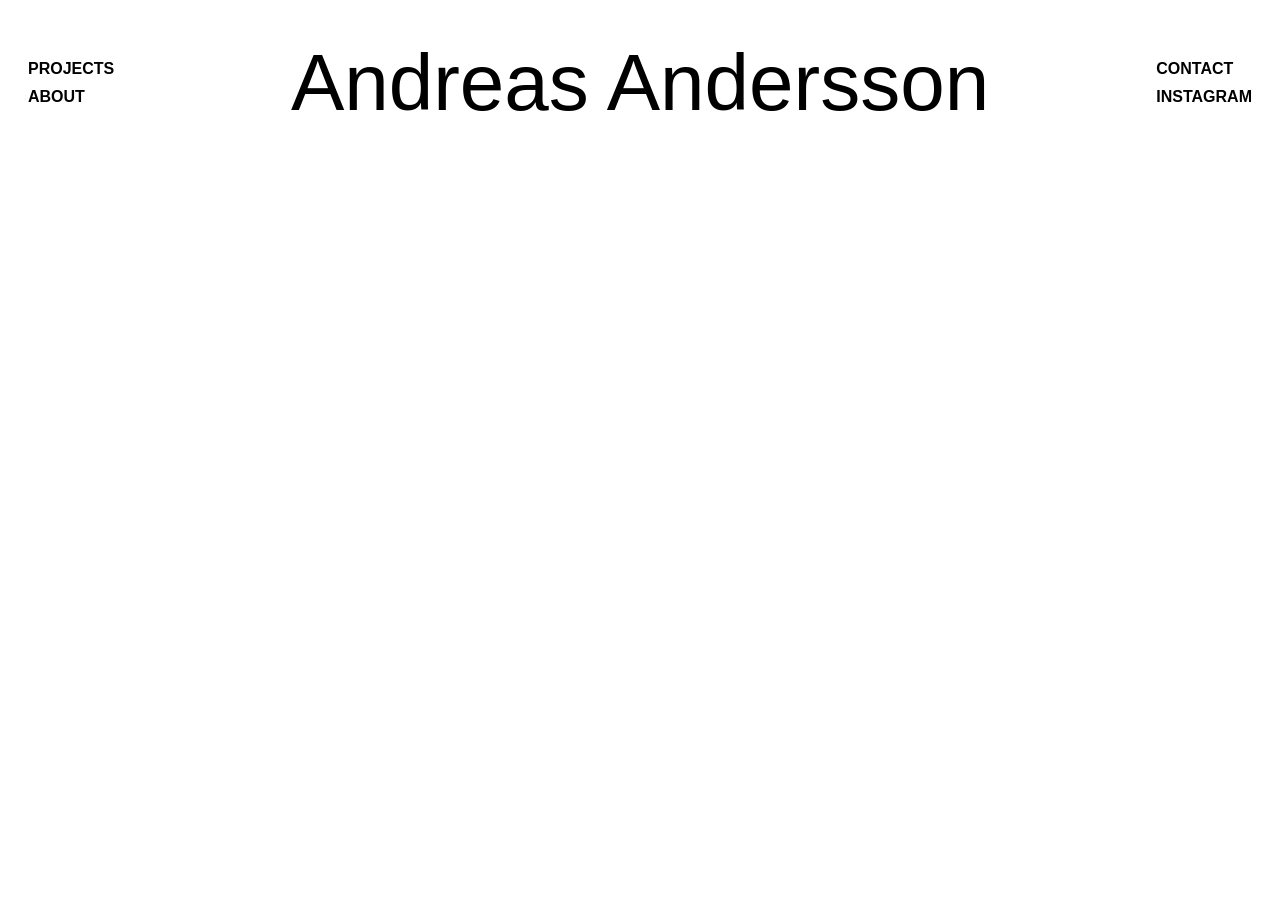
==== about.html @ 14c72590 "nav och header" ====
<!DOCTYPE html>
<html lang="sv">
<head>
    <meta charset="UTF-8">
    <title>About</title>
    <link rel="stylesheet" href="style.css">
</head>
<body>

<header>
    <div class="nav-left">
        <a href="projects.html">PROJECTS</a>
        <a href="about.html">ABOUT</a>
    </div>

    <h1 class="logo">
        <a href="index.html">Andreas Andersson</a>
    </h1>

    <div class="nav-right">
        <a href="contact.html">CONTACT</a>
        <a href="#">INSTAGRAM</a>
    </div>
</header>

<!-- Här lägger du dina cards -->
<section>
    <!-- dina card-rows här -->
</section>

</body>
</html>
---- style.css ----
/* --- HEADER --- */
header {
    position: relative;
    height: 150px;
    display: flex;
    justify-content: center;
    align-items: center;
    background-color: #ffffff;
    font-family: Arial, sans-serif;
}

header h1 {
    font-family: 'Roboto', sans-serif;
    margin: 0;
    font-size: 5rem;
    font-weight: 300;
    text-align: center;
    line-height: 1;
}

header h1 a {
    color: inherit;
    text-decoration: none;
    font: inherit;
}


/* Vänster-länkar */
.nav-left {
    position: absolute;
    left: 20px;
    top: 50%;
    transform: translateY(-50%);
    display: flex;
    flex-direction: column;
    gap: 10px;
}

/* Höger-länkar */
.nav-right {
    position: absolute;
    right: 20px;
    top: 50%;
    transform: translateY(-50%);
    display: flex;
    flex-direction: column;
    gap: 10px;
}

/* Stil på länkar */
.nav-left a,
.nav-right a {
    text-decoration: none;
    color: #000;
    font-weight: bold;
    transition: color 0.3s;
}

.nav-left a:hover,
.nav-right a:hover {
    color: #0077cc;
}

/* --- PROJECTS SECTION --- */
#projects {
    margin-top: 150px; /* avstånd från header */
}

/* Kort-rad */
.card-row {
    display: flex;
    gap: 10px;          /* mellanrum mellan korten */
    flex-wrap: wrap;
    justify-content: space-between;
    margin-bottom: 40px;   /* vi styr avstånd med storbild */
}

/* Kort: både bilder och video */
.card {
    flex: 1 1 calc(25% - 10px); /* 4 kort per rad */
    text-align: center;
    height: 500px;              /* samma höjd för alla kort */
    overflow: hidden;           /* klipper bort allt som sticker ut */
}

/* Kortets bild */
.card img {
    width: 100%;
    height: 100%;
    object-fit: cover;          /* fyller kortet utan att sträcka */
    display: block;
}

/* Kortets video */
.card video {
    width: 100%;
    height: 100%;
    object-fit: cover;          /* fyller kortet utan att sträcka */
    display: block;
}

/* --- STOR BILD --- */
.large-image {
    width: 100%;
    height: 650px;        /* ändra höjd här utan att påverka avståndet */
    overflow: hidden;
}

/* Bild i stor div */
.large-image img {
    width: 100%;
    height: 100%;
    object-fit: cover;
    display: block;
}

/* Konsekvent avstånd ovanför och under storbilden */
.card-row + .large-image {
    margin-top: 50px;     /* avstånd från första card-row */
}

.large-image + .card-row {
    margin-top: 50px;     /* avstånd från storbild till nästa card-row */
}

/* --- RESPONSIV LAYOUT --- */
@media (max-width: 900px) {
    .card {
        flex: 1 1 calc(50% - 10px); /* 2 kort per rad */
    }

    header h1 {
        font-size: 4rem;
    }
}

@media (max-width: 500px) {
    .card {
        flex: 1 1 100%; /* 1 kort per rad */
    }

    header h1 {
        font-size: 3rem;
    }

    .nav-left,
    .nav-right {
        gap: 5px;
    }
}

/* --- FOOTER --- */
footer {
    text-align: center;
    padding: 20px;
    background-color: #ffffff;
    font-family: Arial, sans-serif;
}
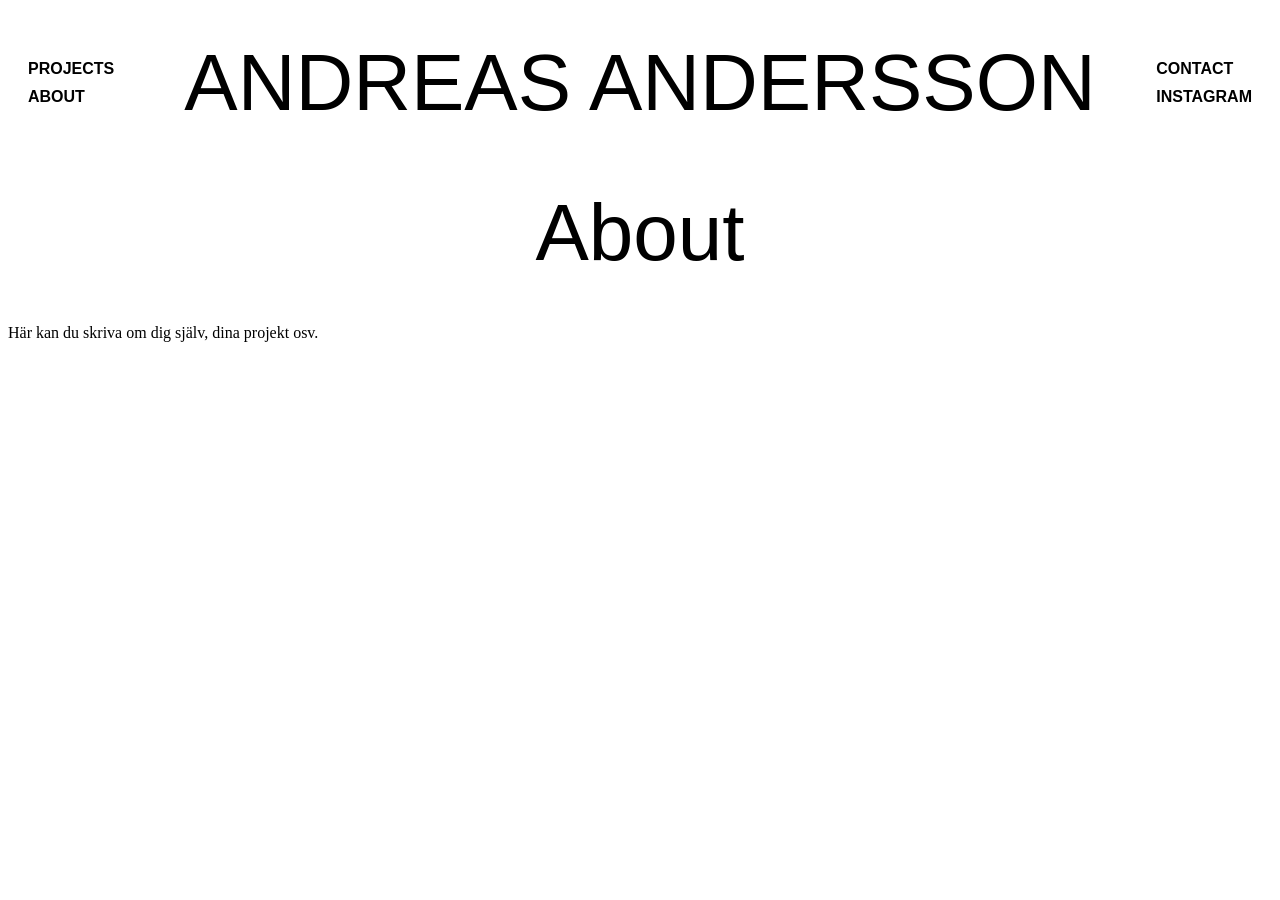
==== commit ca711473: "nav och header" ====
--- a/about.html
+++ b/about.html
@@ -14,7 +14,7 @@
     </div>
 
     <h1 class="logo">
-        <a href="index.html">Andreas Andersson</a>
+        <a href="index.html">ANDREAS ANDERSSON</a>
     </h1>
 
     <div class="nav-right">
@@ -23,6 +23,16 @@
     </div>
 </header>
 
+<body>
+
+<header>
+    <h1>About</h1>
+</header>
+
+<p>Här kan du skriva om dig själv, dina projekt osv.</p>
+
+</body>
+
 <!-- Här lägger du dina cards -->
 <section>
     <!-- dina card-rows här -->
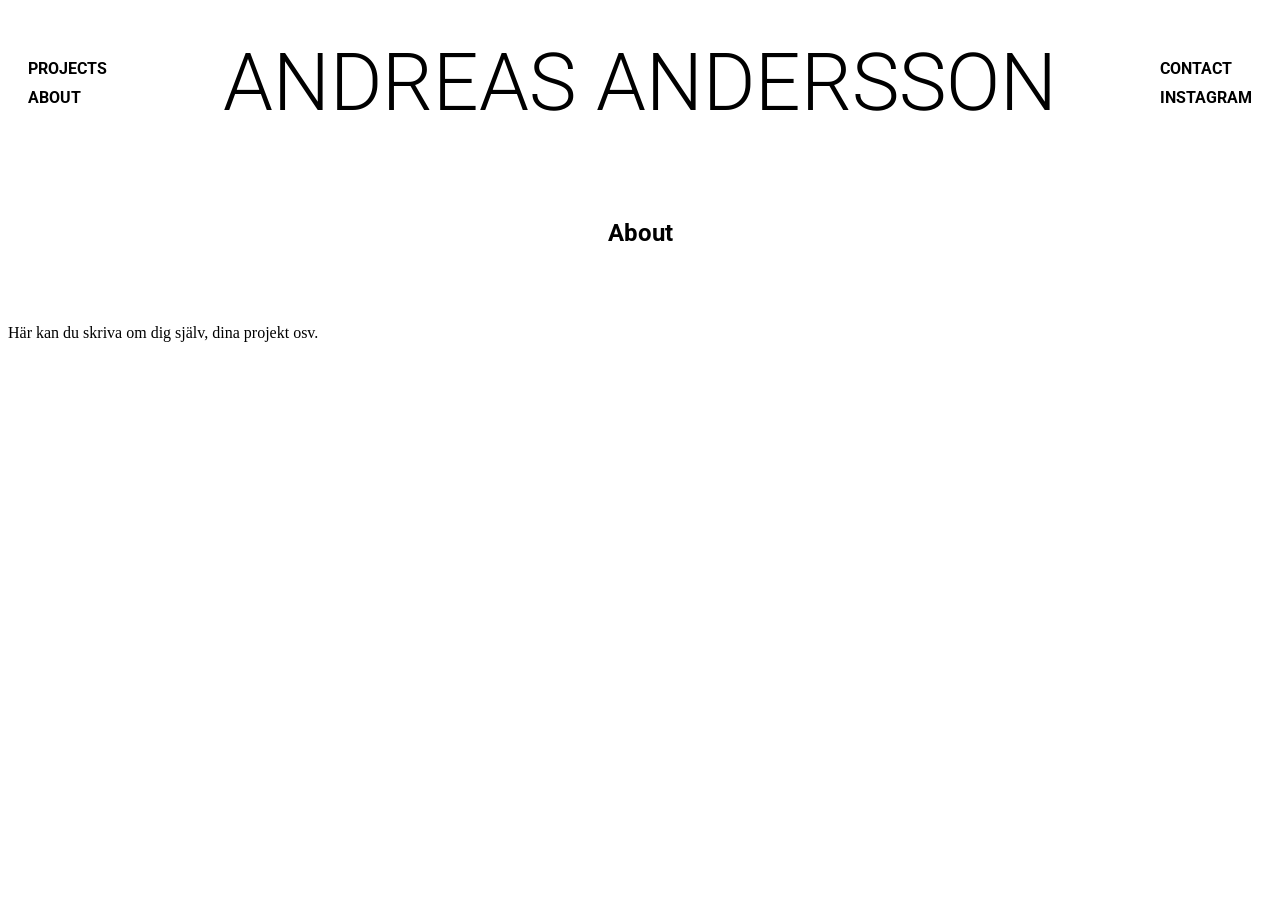
==== commit 3c7e589e: "nav och header" ====
--- a/about.html
+++ b/about.html
@@ -4,6 +4,7 @@
     <meta charset="UTF-8">
     <title>About</title>
     <link rel="stylesheet" href="style.css">
+    <link href="https://fonts.googleapis.com/css2?family=Roboto:wght@300&display=swap" rel="stylesheet">
 </head>
 <body>
 
@@ -26,7 +27,7 @@
 <body>
 
 <header>
-    <h1>About</h1>
+    <h2>About</h2>
 </header>
 
 <p>Här kan du skriva om dig själv, dina projekt osv.</p>
--- a/style.css
+++ b/style.css
@@ -6,7 +6,7 @@
     justify-content: center;
     align-items: center;
     background-color: #ffffff;
-    font-family: Arial, sans-serif;
+    font-family: 'Roboto', sans-serif;
 }
 
 header h1 {
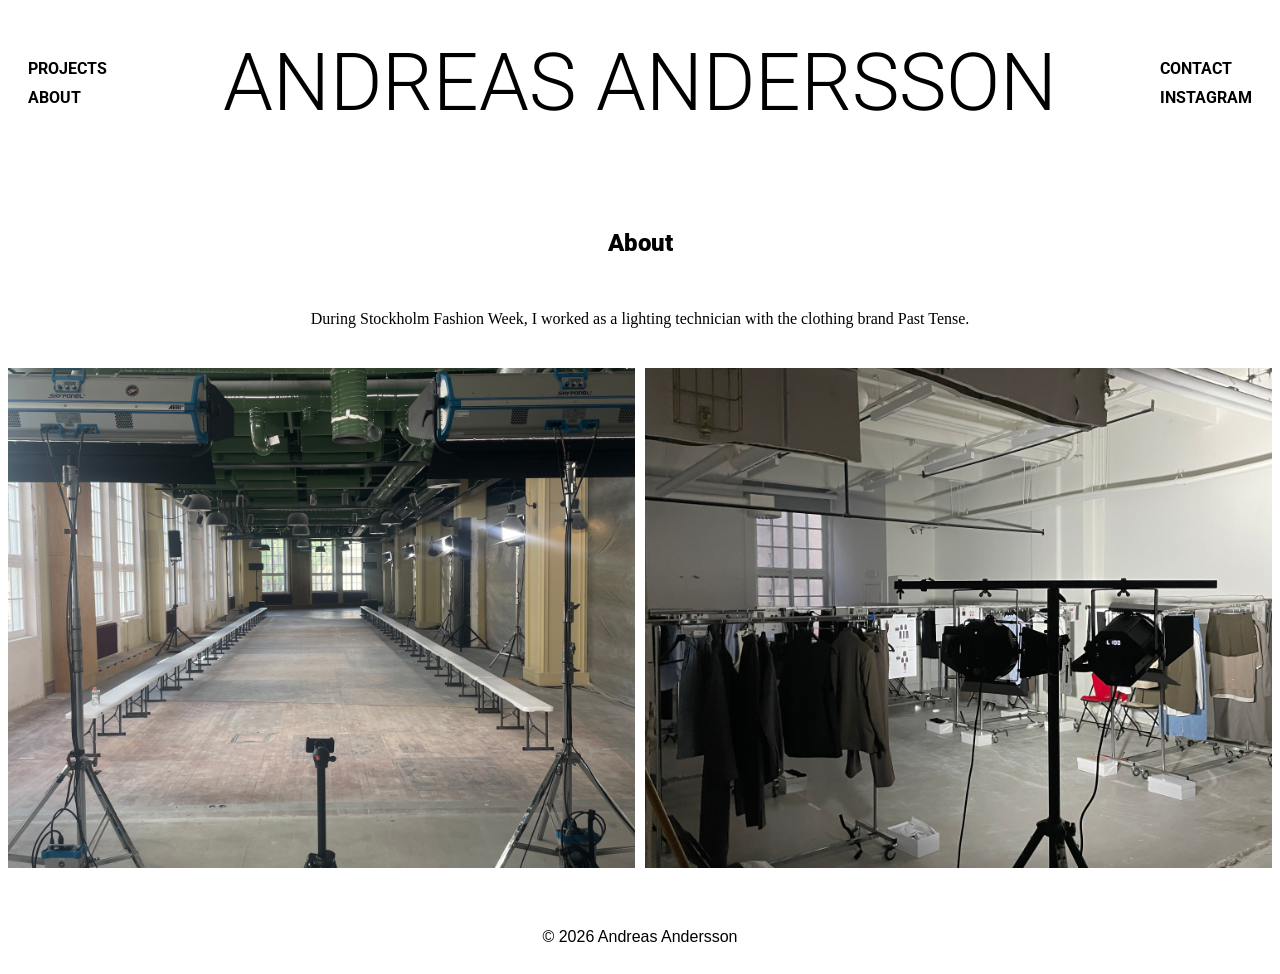
==== commit 9bf09091: "projects rubriker och avstånd mellan bilder" ====
--- a/about.html
+++ b/about.html
@@ -30,14 +30,19 @@
     <h2>About</h2>
 </header>
 
-<p>Här kan du skriva om dig själv, dina projekt osv.</p>
+<p class="center-text">
+    During Stockholm Fashion Week, I worked as a lighting technician with the clothing brand Past Tense.</p>
 
 </body>
 
-<!-- Här lägger du dina cards -->
 <section>
-    <!-- dina card-rows här -->
+    <div class="card-row">
+        <div class="card"><img src="Images/fashion4.JPG" alt="Projekt 1"></div>
+        <div class="card"><img src="Images/fashion2.JPG" alt="Projekt 2"></div>
+    </div>  
 </section>
-
+  <footer>
+        <p>&copy; 2026 Andreas Andersson</p>
+    </footer>
 </body>
 </html>
--- a/style.css
+++ b/style.css
@@ -24,8 +24,44 @@
     font: inherit;
 }
 
+/* --- RUBRIK --- */
+h2 {
+    text-align: center;
+    font-family: 'Roboto', sans-serif;
+    font-weight: 900;
+    margin-top: 40px;
+    margin-bottom: 20px;
+}
 
-/* Vänster-länkar */
+/* --- RESET --- */
+p {
+    margin: 0;
+}
+
+section {
+    margin: 40px 0; /* 🔥 samma avstånd över & under ALLA bildblock */
+    padding: 0;
+}
+
+/* --- TEXT --- */
+.center-text {
+    max-width: 680px;
+    margin: 2px auto;
+    text-align: center;
+    line-height: 1.15;
+}
+
+/* 🔥 extra luft mellan text → bilder */
+.center-text + section {
+    margin-top: 40px;
+}
+
+/* 🔥 extra luft mellan bilder → text */
+section + .center-text {
+    margin-top: 40px;
+}
+
+/* --- NAV --- */
 .nav-left {
     position: absolute;
     left: 20px;
@@ -36,7 +72,6 @@
     gap: 10px;
 }
 
-/* Höger-länkar */
 .nav-right {
     position: absolute;
     right: 20px;
@@ -47,7 +82,6 @@
     gap: 10px;
 }
 
-/* Stil på länkar */
 .nav-left a,
 .nav-right a {
     text-decoration: none;
@@ -62,51 +96,45 @@
 }
 
 /* --- PROJECTS SECTION --- */
-#projects {
-    margin-top: 150px; /* avstånd från header */
+.card-row {
+    display: flex;
+    gap: 10px;
+    flex-wrap: wrap;
+    justify-content: space-between;
+    margin-bottom: 0; /* 🔥 viktigt – tar bort ojämnt spacing */
 }
 
-/* Kort-rad */
-.card-row {
-    display: flex;
-    gap: 10px;          /* mellanrum mellan korten */
-    flex-wrap: wrap;
-    justify-content: space-between;
-    margin-bottom: 40px;   /* vi styr avstånd med storbild */
+/* Kort */
+.card {
+    flex: 1 1 calc(25% - 10px);
+    text-align: center;
+    height: 500px;
+    overflow: hidden;
 }
 
-/* Kort: både bilder och video */
-.card {
-    flex: 1 1 calc(25% - 10px); /* 4 kort per rad */
-    text-align: center;
-    height: 500px;              /* samma höjd för alla kort */
-    overflow: hidden;           /* klipper bort allt som sticker ut */
-}
-
-/* Kortets bild */
+/* Bild */
 .card img {
     width: 100%;
     height: 100%;
-    object-fit: cover;          /* fyller kortet utan att sträcka */
+    object-fit: cover;
     display: block;
 }
 
-/* Kortets video */
+/* Video */
 .card video {
     width: 100%;
     height: 100%;
-    object-fit: cover;          /* fyller kortet utan att sträcka */
+    object-fit: cover;
     display: block;
 }
 
 /* --- STOR BILD --- */
 .large-image {
     width: 100%;
-    height: 650px;        /* ändra höjd här utan att påverka avståndet */
+    height: 650px;
     overflow: hidden;
 }
 
-/* Bild i stor div */
 .large-image img {
     width: 100%;
     height: 100%;
@@ -114,19 +142,19 @@
     display: block;
 }
 
-/* Konsekvent avstånd ovanför och under storbilden */
+/* Avstånd mellan block */
 .card-row + .large-image {
-    margin-top: 50px;     /* avstånd från första card-row */
+    margin-top: 40px;
 }
 
 .large-image + .card-row {
-    margin-top: 50px;     /* avstånd från storbild till nästa card-row */
+    margin-top: 40px;
 }
 
-/* --- RESPONSIV LAYOUT --- */
+/* --- RESPONSIVE --- */
 @media (max-width: 900px) {
     .card {
-        flex: 1 1 calc(50% - 10px); /* 2 kort per rad */
+        flex: 1 1 calc(50% - 10px);
     }
 
     header h1 {
@@ -136,7 +164,7 @@
 
 @media (max-width: 500px) {
     .card {
-        flex: 1 1 100%; /* 1 kort per rad */
+        flex: 1 1 100%;
     }
 
     header h1 {
@@ -155,4 +183,9 @@
     padding: 20px;
     background-color: #ffffff;
     font-family: Arial, sans-serif;
+}
+
+/* 🔥 ENDAST INDEX (extra luft under din stora titel) */
+body.home section:first-of-type {
+    margin-top: 100px;
 }
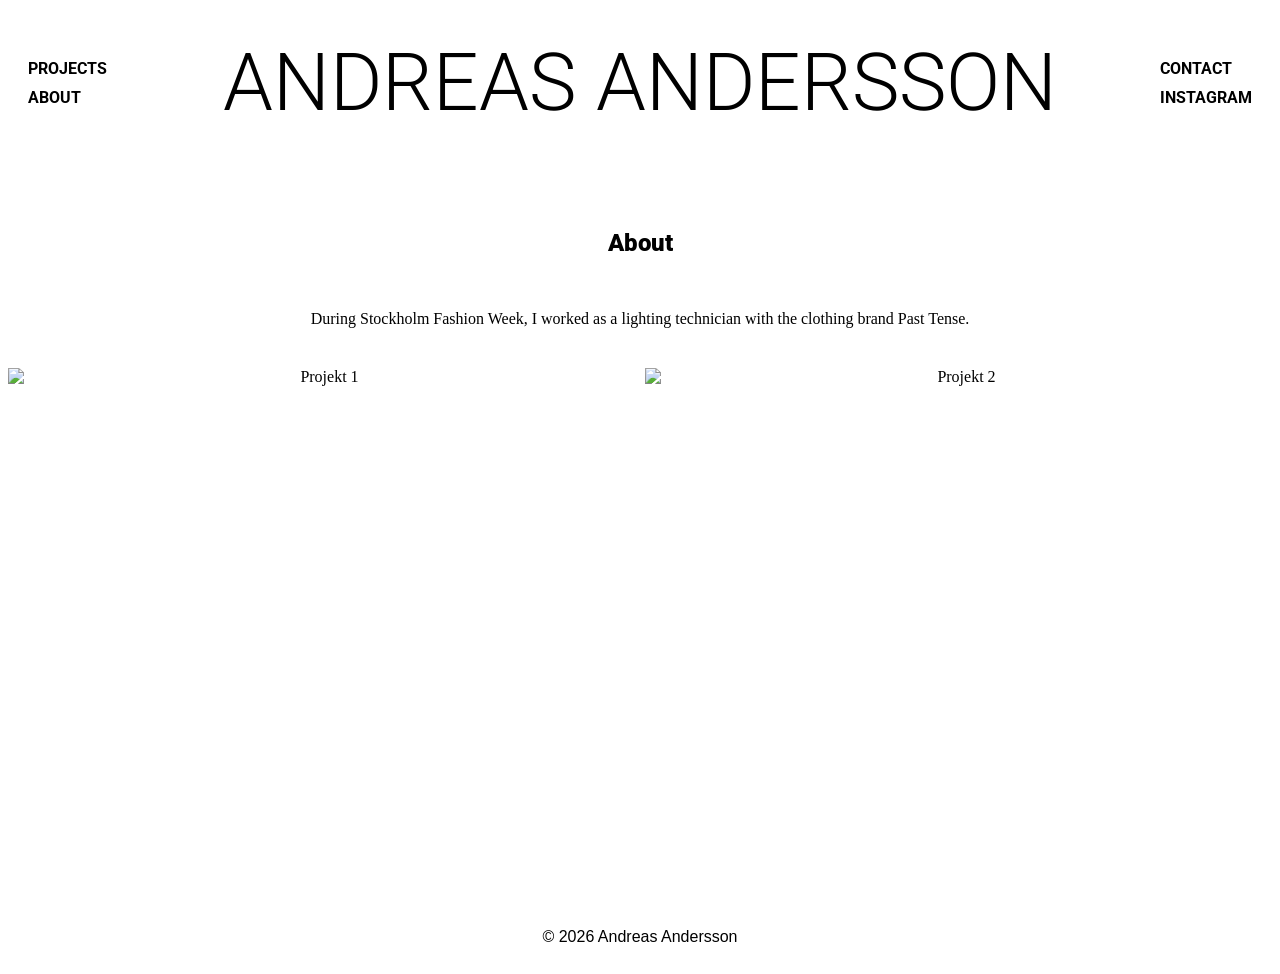
==== commit ce587e2e: "avstånd mellan bilder" ====
--- a/about.html
+++ b/about.html
@@ -37,8 +37,8 @@
 
 <section>
     <div class="card-row">
-        <div class="card"><img src="Images/fashion4.JPG" alt="Projekt 1"></div>
-        <div class="card"><img src="Images/fashion2.JPG" alt="Projekt 2"></div>
+        <div class="card"><img src="Images/jagsvartvit.JPG" alt="Projekt 1"></div>
+        <div class="card"><img src="Images/jagögon.JPG" alt="Projekt 2"></div>
     </div>  
 </section>
   <footer>
--- a/style.css
+++ b/style.css
@@ -101,7 +101,7 @@
     gap: 10px;
     flex-wrap: wrap;
     justify-content: space-between;
-    margin-bottom: 0; /* 🔥 viktigt – tar bort ojämnt spacing */
+    margin-bottom: 40px; /* 🔥 viktigt – tar bort ojämnt spacing */
 }
 
 /* Kort */
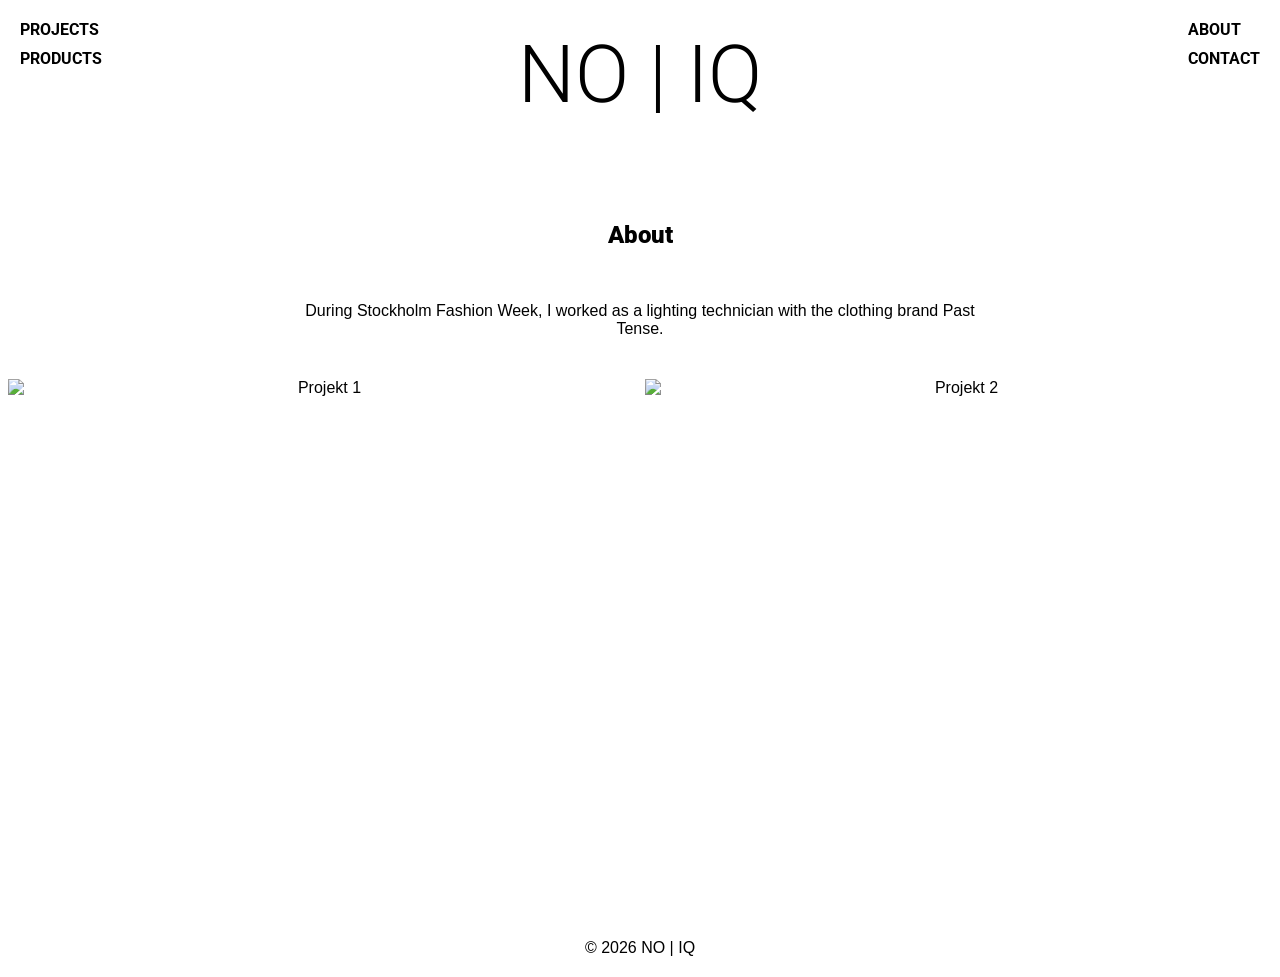
==== commit b4dbbdd0: "nytt namn NO | IQ" ====
--- a/about.html
+++ b/about.html
@@ -11,16 +11,16 @@
 <header>
     <div class="nav-left">
         <a href="projects.html">PROJECTS</a>
-        <a href="about.html">ABOUT</a>
+        <a href="products.html">PRODUCTS</a>
     </div>
 
     <h1 class="logo">
-        <a href="index.html">ANDREAS ANDERSSON</a>
+        <a href="index.html">NO | IQ</a>
     </h1>
 
     <div class="nav-right">
+        <a href="about.html">ABOUT</a>
         <a href="contact.html">CONTACT</a>
-        <a href="#">INSTAGRAM</a>
     </div>
 </header>
 
@@ -42,7 +42,7 @@
     </div>  
 </section>
   <footer>
-        <p>&copy; 2026 Andreas Andersson</p>
+        <p>&copy; 2026 NO | IQ</p>
     </footer>
 </body>
 </html>
--- a/style.css
+++ b/style.css
@@ -1,3 +1,11 @@
+/* --- BAS --- */
+body {
+    margin: 0;
+    font-family: Arial, sans-serif;
+    background: #fff;
+    color: #000;
+}
+
 /* --- HEADER --- */
 header {
     position: relative;
@@ -9,6 +17,7 @@
     font-family: 'Roboto', sans-serif;
 }
 
+/* STOR RUBRIK (fixad igen) */
 header h1 {
     font-family: 'Roboto', sans-serif;
     margin: 0;
@@ -24,49 +33,11 @@
     font: inherit;
 }
 
-/* --- RUBRIK --- */
-h2 {
-    text-align: center;
-    font-family: 'Roboto', sans-serif;
-    font-weight: 900;
-    margin-top: 40px;
-    margin-bottom: 20px;
-}
-
-/* --- RESET --- */
-p {
-    margin: 0;
-}
-
-section {
-    margin: 40px 0; /* 🔥 samma avstånd över & under ALLA bildblock */
-    padding: 0;
-}
-
-/* --- TEXT --- */
-.center-text {
-    max-width: 680px;
-    margin: 2px auto;
-    text-align: center;
-    line-height: 1.15;
-}
-
-/* 🔥 extra luft mellan text → bilder */
-.center-text + section {
-    margin-top: 40px;
-}
-
-/* 🔥 extra luft mellan bilder → text */
-section + .center-text {
-    margin-top: 40px;
-}
-
-/* --- NAV --- */
+/* --- NAV (FIXAD TILL KANTER) --- */
 .nav-left {
     position: absolute;
     left: 20px;
-    top: 50%;
-    transform: translateY(-50%);
+    top: 20px;
     display: flex;
     flex-direction: column;
     gap: 10px;
@@ -75,8 +46,7 @@
 .nav-right {
     position: absolute;
     right: 20px;
-    top: 50%;
-    transform: translateY(-50%);
+    top: 20px;
     display: flex;
     flex-direction: column;
     gap: 10px;
@@ -87,7 +57,6 @@
     text-decoration: none;
     color: #000;
     font-weight: bold;
-    transition: color 0.3s;
 }
 
 .nav-left a:hover,
@@ -95,13 +64,52 @@
     color: #0077cc;
 }
 
-/* --- PROJECTS SECTION --- */
+/* --- RUBRIK --- */
+h2 {
+    text-align: center;
+    font-family: 'Roboto', sans-serif;
+    font-weight: 900;
+    margin-top: 40px;
+    margin-bottom: 20px;
+}
+
+/* --- RESET --- */
+p {
+    margin: 0;
+}
+
+section {
+    margin: 40px 0;
+    padding: 0;
+}
+
+/* --- TEXT --- */
+.center-text {
+    max-width: 680px;
+    margin: 2px auto;
+    text-align: center;
+    line-height: 1.15;
+}
+
+/* 🔥 JÄMNT AVSTÅND TEXT ↔ BILDER */
+.center-text + section {
+    margin-top: 40px;
+}
+
+section + .center-text {
+    margin-top: 40px;
+}
+
+/* --- PROJECTS --- */
 .card-row {
     display: flex;
     gap: 10px;
     flex-wrap: wrap;
     justify-content: space-between;
-    margin-bottom: 40px; /* 🔥 viktigt – tar bort ojämnt spacing */
+    margin-bottom: 40px;
+
+    /* 🔥 FIX: luft på sidorna */
+    padding: 0 8px;
 }
 
 /* Kort */
@@ -133,7 +141,11 @@
     width: 100%;
     height: 650px;
     overflow: hidden;
-}
+    padding: 0 8px; /* luft på vänster/höger */
+    box-sizing: border-box; /* så paddingen räknas in i bredden */
+}
+
+
 
 .large-image img {
     width: 100%;
@@ -149,6 +161,55 @@
 
 .large-image + .card-row {
     margin-top: 40px;
+}
+
+/* --- FOOTER --- */
+footer {
+    position: relative;
+    display: flex;
+    justify-content: center;
+    align-items: center;
+    padding: 20px;
+    background-color: #ffffff;
+    font-family: Arial, sans-serif;
+}
+
+footer a {
+    position: absolute;
+    right: 20px;
+}
+
+/* --- CONTACT PAGE --- */
+.contact-container {
+    display: flex;
+    justify-content: space-between;
+    padding: 80px 100px;
+    max-width: 1200px;
+    margin: 0 auto;
+}
+
+.contact-left {
+    max-width: 500px;
+    line-height: 1.6;
+}
+
+.contact-right {
+    max-width: 250px;
+    text-align: right;
+}
+
+.contact-left p,
+.contact-right p {
+    margin-bottom: 15px;
+}
+
+.contact-right a {
+    text-decoration: none;
+    color: #000;
+}
+
+.contact-right a:hover {
+    text-decoration: underline;
 }
 
 /* --- RESPONSIVE --- */
@@ -175,17 +236,58 @@
     .nav-right {
         gap: 5px;
     }
-}
-
-/* --- FOOTER --- */
-footer {
-    text-align: center;
-    padding: 20px;
-    background-color: #ffffff;
-    font-family: Arial, sans-serif;
-}
-
-/* 🔥 ENDAST INDEX (extra luft under din stora titel) */
+
+    .contact-container {
+        flex-direction: column;
+        gap: 40px;
+        padding: 40px 20px;
+    }
+
+    .contact-right {
+        text-align: left;
+    }
+}
+
+/* 🔥 ENDAST INDEX */
 body.home section:first-of-type {
     margin-top: 100px;
+}
+
+/* --- CONTAINER FÖR CENTRERAD BILD --- */
+.contact-image-wrapper {
+    display: flex;
+    justify-content: center;
+    padding: 0 100px; /* samma “luft” som contact-sidan */
+    margin: 60px 0;
+}
+
+/* själva bilden */
+.contact-image img {
+    width: 100%;
+    max-width: 500px; /* kontrollerar storleken */
+    height: auto;
+    display: block;
+}
+
+/* --- COMING SOON PAGE --- */
+.coming-soon {
+    display: flex;
+    flex-direction: column;
+    justify-content: center;
+    align-items: center;
+    height: 60vh;
+    text-align: center;
+}
+
+.coming-text {
+    font-size: 2rem;
+    font-weight: 600;
+    margin-top: 20px;
+}
+
+.coming-subtext {
+    margin-top: 10px;
+    font-size: 1rem;
+    color: #555;
+    max-width: 400px;
 }
